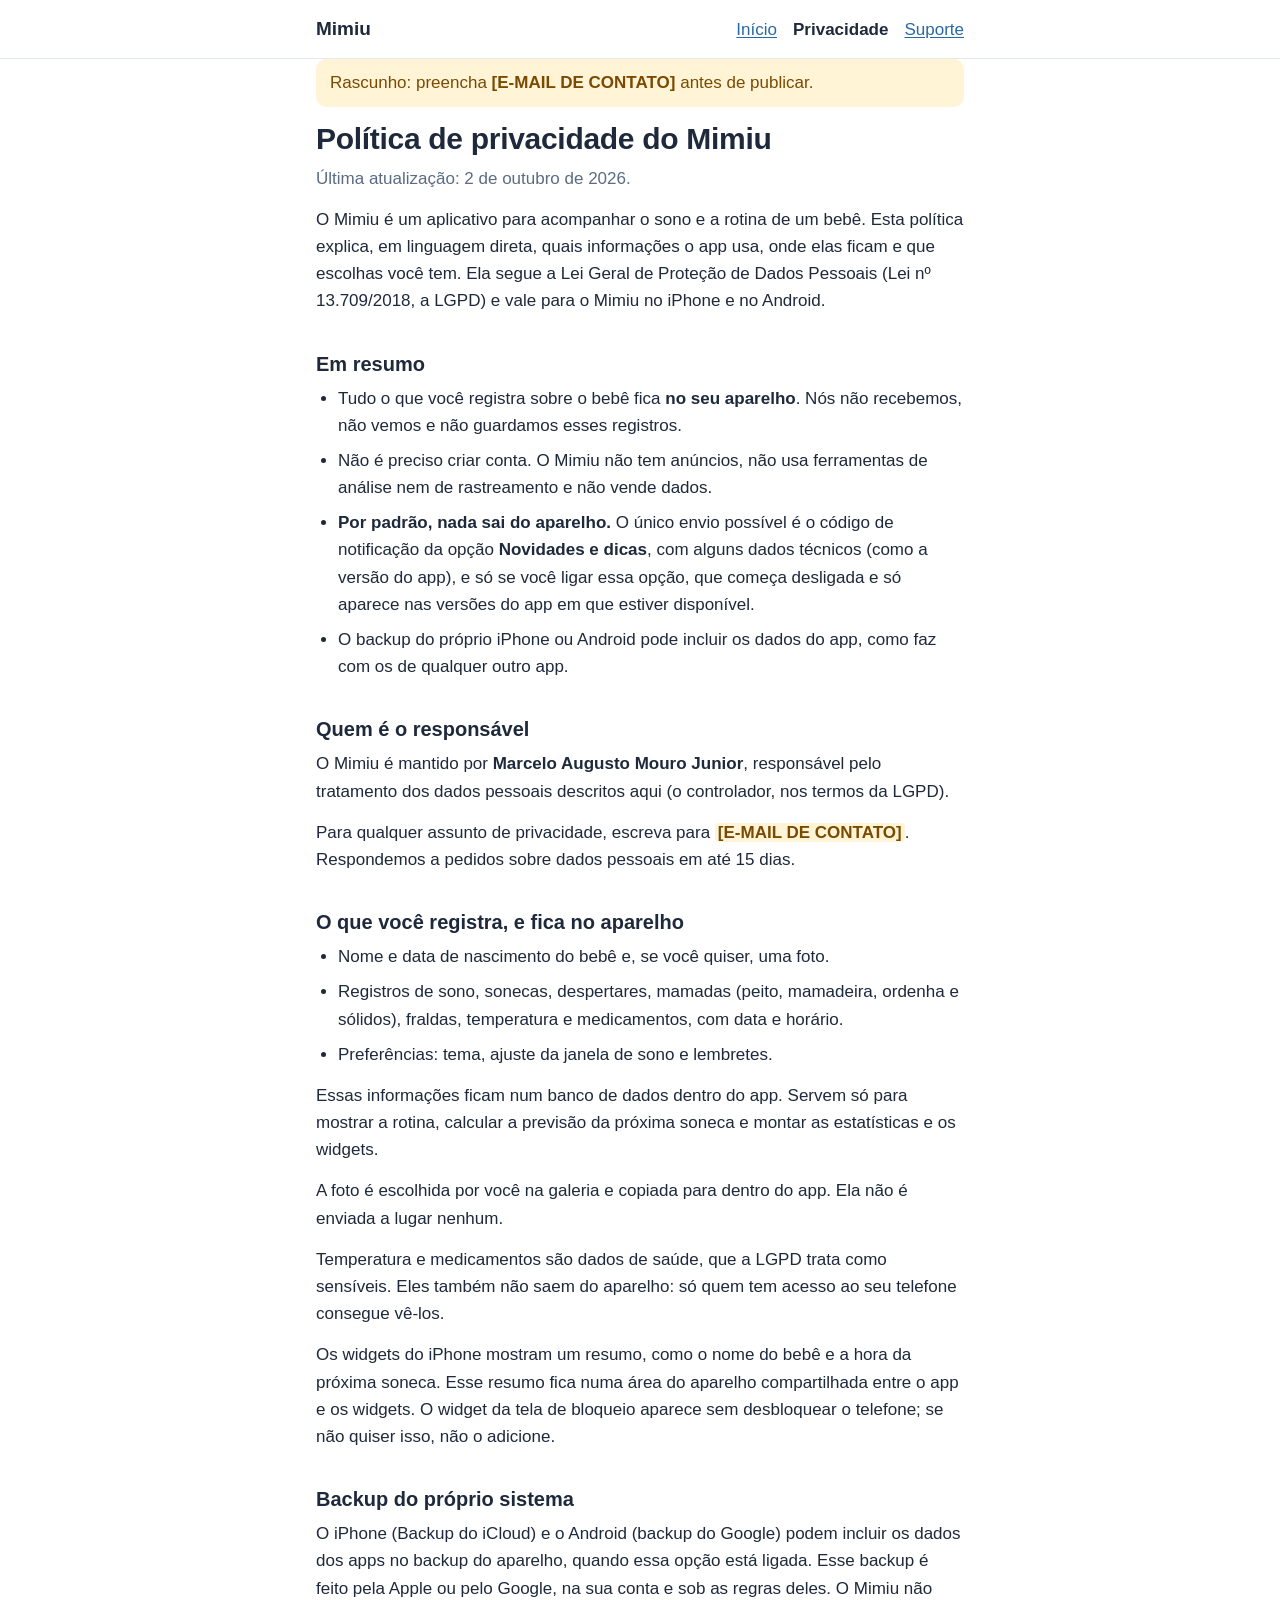
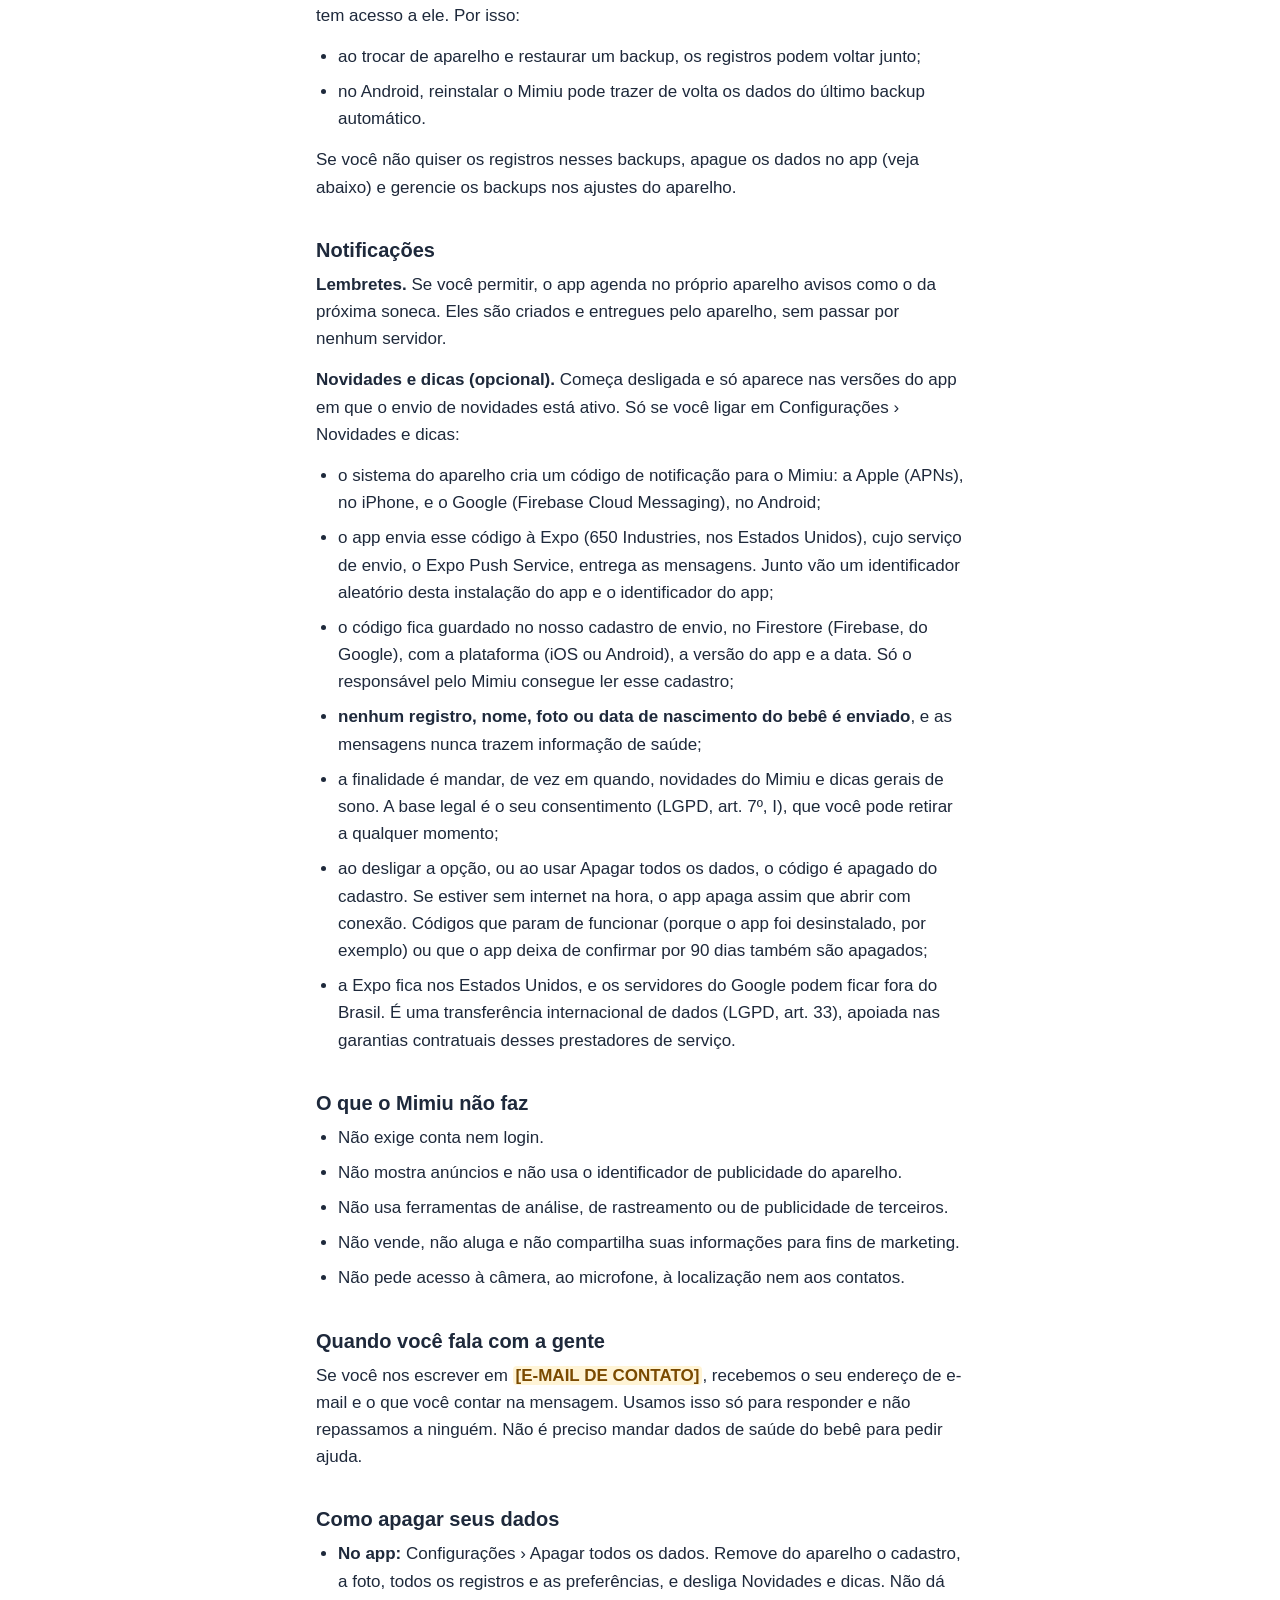
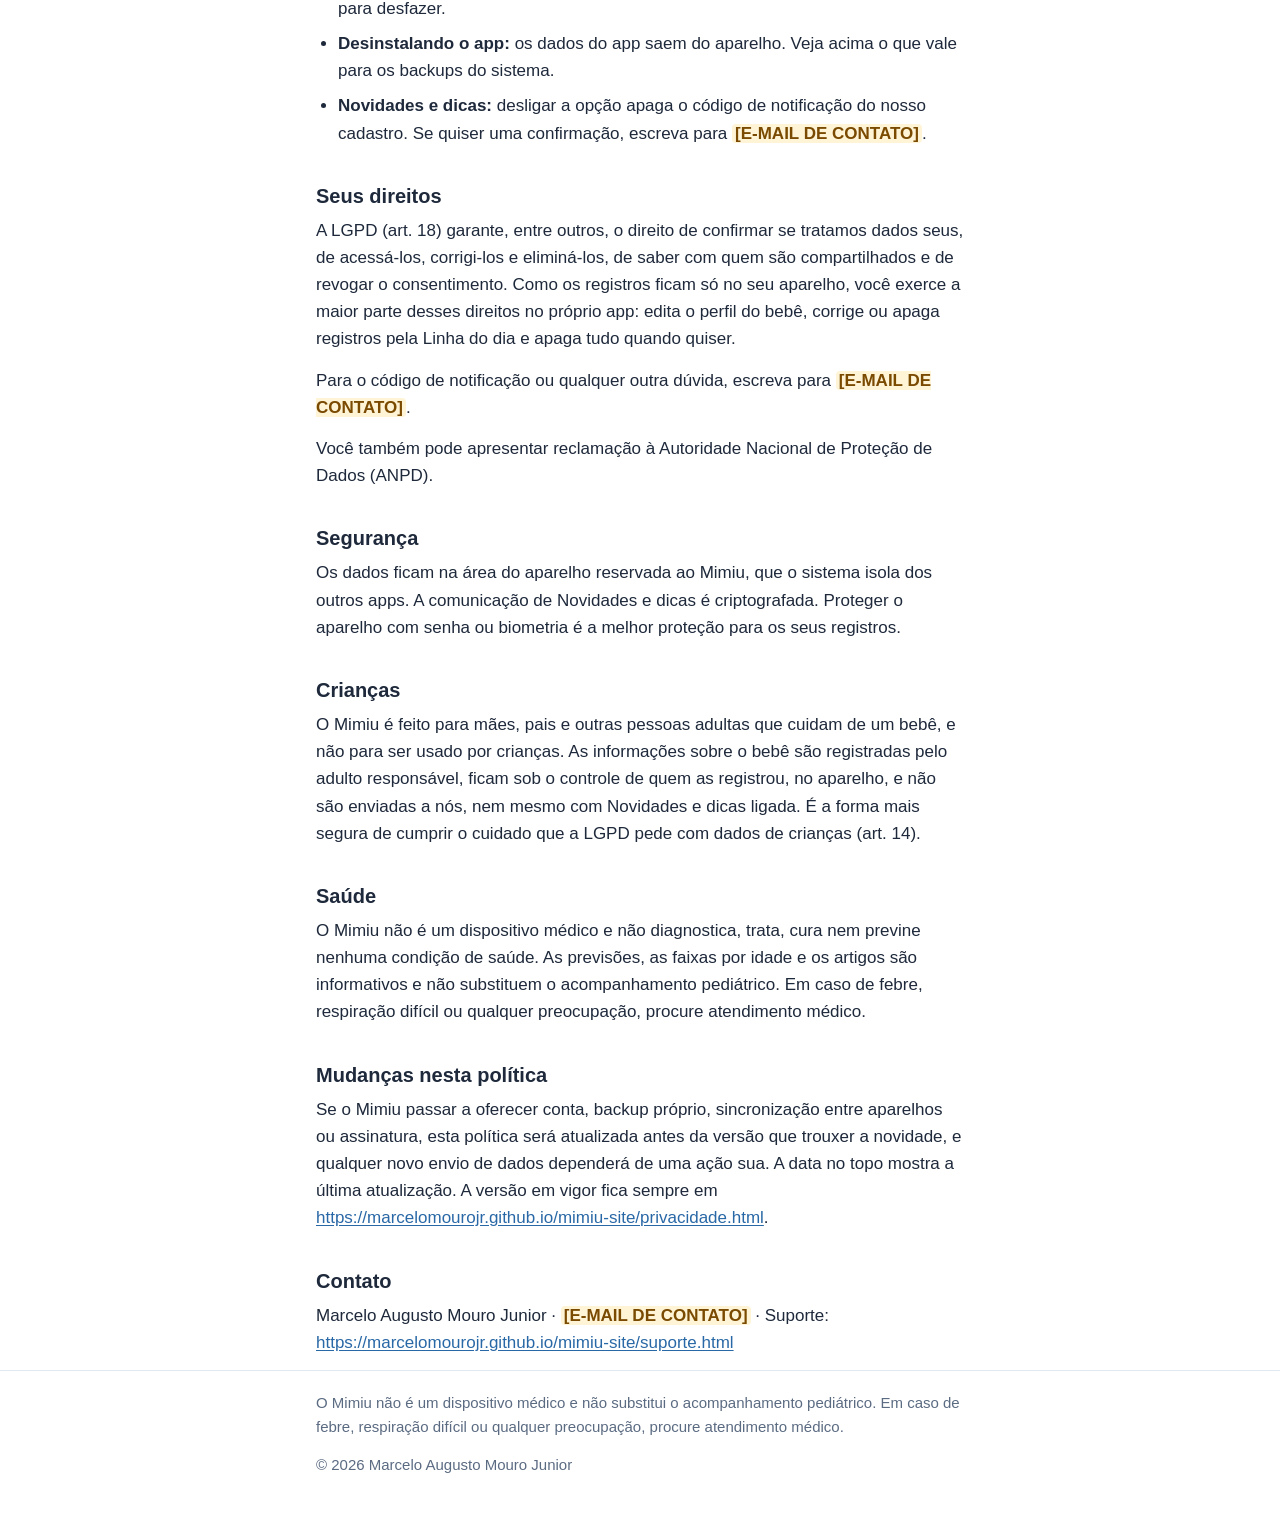
==== privacidade.html @ 73e41c6d "Site do Mimiu: política de privacidade e suporte (e-mail de contato pendente)" ====
<!doctype html>
<!-- Gerado por scripts/politica.mjs. Não edite à mão: mude src/lib/privacy-policy.ts ou src/lib/links.ts e rode o script. -->
<html lang="pt-BR">
<head>
  <meta charset="utf-8">
  <meta name="viewport" content="width=device-width, initial-scale=1">
  <meta name="color-scheme" content="light dark">
  <meta name="description" content="O que o Mimiu faz com as suas informações: tudo fica no aparelho, sem conta, sem anúncios e sem rastreamento.">
  <title>Política de privacidade · Mimiu</title>
  <link rel="stylesheet" href="estilo.css">
</head>
<body>
  <header class="site">
    <div class="wrap">
      <a class="brand" href="index.html">Mimiu</a>
      <nav aria-label="Páginas">
        <a href="index.html">Início</a>
        <a href="privacidade.html" aria-current="page">Privacidade</a>
        <a href="suporte.html">Suporte</a>
      </nav>
    </div>
  </header>
  <main class="wrap">
    <p class="draft" role="note">Rascunho: preencha <mark>[E-MAIL DE CONTATO]</mark> antes de publicar.</p>
<h1>Política de privacidade do Mimiu</h1>
<p class="muted">Última atualização: 2 de outubro de 2026.</p>
<p>O Mimiu é um aplicativo para acompanhar o sono e a rotina de um bebê. Esta política explica, em linguagem direta, quais informações o app usa, onde elas ficam e que escolhas você tem. Ela segue a Lei Geral de Proteção de Dados Pessoais (Lei nº 13.709/2018, a LGPD) e vale para o Mimiu no iPhone e no Android.</p>
<h2>Em resumo</h2>
<ul>
  <li>Tudo o que você registra sobre o bebê fica <strong>no seu aparelho</strong>. Nós não recebemos, não vemos e não guardamos esses registros.</li>
  <li>Não é preciso criar conta. O Mimiu não tem anúncios, não usa ferramentas de análise nem de rastreamento e não vende dados.</li>
  <li><strong>Por padrão, nada sai do aparelho.</strong> O único envio possível é o código de notificação da opção <strong>Novidades e dicas</strong>, com alguns dados técnicos (como a versão do app), e só se você ligar essa opção, que começa desligada e só aparece nas versões do app em que estiver disponível.</li>
  <li>O backup do próprio iPhone ou Android pode incluir os dados do app, como faz com os de qualquer outro app.</li>
</ul>
<h2>Quem é o responsável</h2>
<p>O Mimiu é mantido por <strong>Marcelo Augusto Mouro Junior</strong>, responsável pelo tratamento dos dados pessoais descritos aqui (o controlador, nos termos da LGPD).</p>
<p>Para qualquer assunto de privacidade, escreva para <strong><mark>[E-MAIL DE CONTATO]</mark></strong>. Respondemos a pedidos sobre dados pessoais em até 15 dias.</p>
<h2>O que você registra, e fica no aparelho</h2>
<ul>
  <li>Nome e data de nascimento do bebê e, se você quiser, uma foto.</li>
  <li>Registros de sono, sonecas, despertares, mamadas (peito, mamadeira, ordenha e sólidos), fraldas, temperatura e medicamentos, com data e horário.</li>
  <li>Preferências: tema, ajuste da janela de sono e lembretes.</li>
</ul>
<p>Essas informações ficam num banco de dados dentro do app. Servem só para mostrar a rotina, calcular a previsão da próxima soneca e montar as estatísticas e os widgets.</p>
<p>A foto é escolhida por você na galeria e copiada para dentro do app. Ela não é enviada a lugar nenhum.</p>
<p>Temperatura e medicamentos são dados de saúde, que a LGPD trata como sensíveis. Eles também não saem do aparelho: só quem tem acesso ao seu telefone consegue vê-los.</p>
<p>Os widgets do iPhone mostram um resumo, como o nome do bebê e a hora da próxima soneca. Esse resumo fica numa área do aparelho compartilhada entre o app e os widgets. O widget da tela de bloqueio aparece sem desbloquear o telefone; se não quiser isso, não o adicione.</p>
<h2>Backup do próprio sistema</h2>
<p>O iPhone (Backup do iCloud) e o Android (backup do Google) podem incluir os dados dos apps no backup do aparelho, quando essa opção está ligada. Esse backup é feito pela Apple ou pelo Google, na sua conta e sob as regras deles. O Mimiu não tem acesso a ele. Por isso:</p>
<ul>
  <li>ao trocar de aparelho e restaurar um backup, os registros podem voltar junto;</li>
  <li>no Android, reinstalar o Mimiu pode trazer de volta os dados do último backup automático.</li>
</ul>
<p>Se você não quiser os registros nesses backups, apague os dados no app (veja abaixo) e gerencie os backups nos ajustes do aparelho.</p>
<h2>Notificações</h2>
<p><strong>Lembretes.</strong> Se você permitir, o app agenda no próprio aparelho avisos como o da próxima soneca. Eles são criados e entregues pelo aparelho, sem passar por nenhum servidor.</p>
<p><strong>Novidades e dicas (opcional).</strong> Começa desligada e só aparece nas versões do app em que o envio de novidades está ativo. Só se você ligar em Configurações › Novidades e dicas:</p>
<ul>
  <li>o sistema do aparelho cria um código de notificação para o Mimiu: a Apple (APNs), no iPhone, e o Google (Firebase Cloud Messaging), no Android;</li>
  <li>o app envia esse código à Expo (650 Industries, nos Estados Unidos), cujo serviço de envio, o Expo Push Service, entrega as mensagens. Junto vão um identificador aleatório desta instalação do app e o identificador do app;</li>
  <li>o código fica guardado no nosso cadastro de envio, no Firestore (Firebase, do Google), com a plataforma (iOS ou Android), a versão do app e a data. Só o responsável pelo Mimiu consegue ler esse cadastro;</li>
  <li><strong>nenhum registro, nome, foto ou data de nascimento do bebê é enviado</strong>, e as mensagens nunca trazem informação de saúde;</li>
  <li>a finalidade é mandar, de vez em quando, novidades do Mimiu e dicas gerais de sono. A base legal é o seu consentimento (LGPD, art. 7º, I), que você pode retirar a qualquer momento;</li>
  <li>ao desligar a opção, ou ao usar Apagar todos os dados, o código é apagado do cadastro. Se estiver sem internet na hora, o app apaga assim que abrir com conexão. Códigos que param de funcionar (porque o app foi desinstalado, por exemplo) ou que o app deixa de confirmar por 90 dias também são apagados;</li>
  <li>a Expo fica nos Estados Unidos, e os servidores do Google podem ficar fora do Brasil. É uma transferência internacional de dados (LGPD, art. 33), apoiada nas garantias contratuais desses prestadores de serviço.</li>
</ul>
<h2>O que o Mimiu não faz</h2>
<ul>
  <li>Não exige conta nem login.</li>
  <li>Não mostra anúncios e não usa o identificador de publicidade do aparelho.</li>
  <li>Não usa ferramentas de análise, de rastreamento ou de publicidade de terceiros.</li>
  <li>Não vende, não aluga e não compartilha suas informações para fins de marketing.</li>
  <li>Não pede acesso à câmera, ao microfone, à localização nem aos contatos.</li>
</ul>
<h2>Quando você fala com a gente</h2>
<p>Se você nos escrever em <strong><mark>[E-MAIL DE CONTATO]</mark></strong>, recebemos o seu endereço de e-mail e o que você contar na mensagem. Usamos isso só para responder e não repassamos a ninguém. Não é preciso mandar dados de saúde do bebê para pedir ajuda.</p>
<h2>Como apagar seus dados</h2>
<ul>
  <li><strong>No app:</strong> Configurações › Apagar todos os dados. Remove do aparelho o cadastro, a foto, todos os registros e as preferências, e desliga Novidades e dicas. Não dá para desfazer.</li>
  <li><strong>Desinstalando o app:</strong> os dados do app saem do aparelho. Veja acima o que vale para os backups do sistema.</li>
  <li><strong>Novidades e dicas:</strong> desligar a opção apaga o código de notificação do nosso cadastro. Se quiser uma confirmação, escreva para <mark>[E-MAIL DE CONTATO]</mark>.</li>
</ul>
<h2>Seus direitos</h2>
<p>A LGPD (art. 18) garante, entre outros, o direito de confirmar se tratamos dados seus, de acessá-los, corrigi-los e eliminá-los, de saber com quem são compartilhados e de revogar o consentimento. Como os registros ficam só no seu aparelho, você exerce a maior parte desses direitos no próprio app: edita o perfil do bebê, corrige ou apaga registros pela Linha do dia e apaga tudo quando quiser.</p>
<p>Para o código de notificação ou qualquer outra dúvida, escreva para <strong><mark>[E-MAIL DE CONTATO]</mark></strong>.</p>
<p>Você também pode apresentar reclamação à Autoridade Nacional de Proteção de Dados (ANPD).</p>
<h2>Segurança</h2>
<p>Os dados ficam na área do aparelho reservada ao Mimiu, que o sistema isola dos outros apps. A comunicação de Novidades e dicas é criptografada. Proteger o aparelho com senha ou biometria é a melhor proteção para os seus registros.</p>
<h2>Crianças</h2>
<p>O Mimiu é feito para mães, pais e outras pessoas adultas que cuidam de um bebê, e não para ser usado por crianças. As informações sobre o bebê são registradas pelo adulto responsável, ficam sob o controle de quem as registrou, no aparelho, e não são enviadas a nós, nem mesmo com Novidades e dicas ligada. É a forma mais segura de cumprir o cuidado que a LGPD pede com dados de crianças (art. 14).</p>
<h2>Saúde</h2>
<p>O Mimiu não é um dispositivo médico e não diagnostica, trata, cura nem previne nenhuma condição de saúde. As previsões, as faixas por idade e os artigos são informativos e não substituem o acompanhamento pediátrico. Em caso de febre, respiração difícil ou qualquer preocupação, procure atendimento médico.</p>
<h2>Mudanças nesta política</h2>
<p>Se o Mimiu passar a oferecer conta, backup próprio, sincronização entre aparelhos ou assinatura, esta política será atualizada antes da versão que trouxer a novidade, e qualquer novo envio de dados dependerá de uma ação sua. A data no topo mostra a última atualização. A versão em vigor fica sempre em <a href="https://marcelomourojr.github.io/mimiu-site/privacidade.html">https://marcelomourojr.github.io/mimiu-site/privacidade.html</a>.</p>
<h2>Contato</h2>
<p>Marcelo Augusto Mouro Junior · <mark>[E-MAIL DE CONTATO]</mark> · Suporte: <a href="https://marcelomourojr.github.io/mimiu-site/suporte.html">https://marcelomourojr.github.io/mimiu-site/suporte.html</a></p>
  </main>
  <footer class="site">
    <div class="wrap">
      <p>O Mimiu não é um dispositivo médico e não substitui o acompanhamento pediátrico. Em caso de febre, respiração difícil ou qualquer preocupação, procure atendimento médico.</p>
      <p>© 2026 Marcelo Augusto Mouro Junior</p>
    </div>
  </footer>
</body>
</html>
---- estilo.css ----
/*
 * Site público do Mimiu: política, suporte e página inicial.
 * Sem fonte externa, sem script, sem rastreador — a página da política não
 * pode contradizer a política. As cores são as do app, com o contraste
 * medido (WCAG AA) nos dois temas.
 */
:root {
  color-scheme: light dark;
  --bg: #ffffff;
  --text: #1e293b;
  --muted: #5b6b82;
  --link: #2968a6;
  --border: #e2e8f0;
  --callout: #eef5fd;
  --mark-fg: #7a4a00;
  --mark-bg: #fff4d6;
}

@media (prefers-color-scheme: dark) {
  :root {
    --bg: #0b1424;
    --text: #e8eef7;
    --muted: #94a6c0;
    --link: #7db6ee;
    --border: #1e2c46;
    --callout: #16284a;
    --mark-fg: #ffd98a;
    --mark-bg: #3a2a05;
  }
}

* {
  box-sizing: border-box;
}

html {
  -webkit-text-size-adjust: 100%;
  text-size-adjust: 100%;
}

body {
  margin: 0;
  background: var(--bg);
  color: var(--text);
  font: 17px/1.6 -apple-system, BlinkMacSystemFont, 'Segoe UI', Roboto, 'Helvetica Neue', Arial,
    sans-serif;
  /* E-mail e URL compridos quebram em vez de empurrar a página para o lado. */
  overflow-wrap: anywhere;
}

.wrap {
  max-width: 680px;
  margin: 0 auto;
  padding: 0 16px;
}

header.site {
  border-bottom: 1px solid var(--border);
}

header.site .wrap {
  display: flex;
  flex-wrap: wrap;
  align-items: center;
  justify-content: space-between;
  gap: 8px 16px;
  padding-top: 14px;
  padding-bottom: 14px;
}

.brand {
  color: var(--text);
  font-size: 19px;
  font-weight: 600;
  text-decoration: none;
}

nav {
  display: flex;
  flex-wrap: wrap;
  gap: 16px;
}

nav a[aria-current='page'] {
  color: var(--text);
  font-weight: 600;
  text-decoration: none;
}

main {
  padding-top: 32px;
  padding-bottom: 48px;
}

h1 {
  margin: 0 0 8px;
  font-size: 30px;
  line-height: 1.2;
  letter-spacing: -0.01em;
}

h2 {
  margin: 36px 0 8px;
  font-size: 20px;
  line-height: 1.3;
}

p,
ul {
  margin: 0 0 14px;
}

ul {
  padding-left: 22px;
}

li {
  margin-bottom: 8px;
}

a {
  color: var(--link);
  text-underline-offset: 2px;
}

a:focus-visible {
  outline: 2px solid var(--link);
  outline-offset: 2px;
  border-radius: 2px;
}

.lead {
  font-size: 19px;
}

.muted {
  color: var(--muted);
}

.callout {
  margin: 24px 0;
  padding: 14px 16px 2px;
  border-radius: 14px;
  background: var(--callout);
}

mark {
  padding: 0 3px;
  border-radius: 4px;
  background: var(--mark-bg);
  color: var(--mark-fg);
  font-weight: 600;
}

.draft {
  padding: 10px 14px;
  border-radius: 10px;
  background: var(--mark-bg);
  color: var(--mark-fg);
}

.draft mark {
  padding: 0;
}

footer.site {
  border-top: 1px solid var(--border);
  padding: 20px 0 32px;
  color: var(--muted);
  font-size: 15px;
}
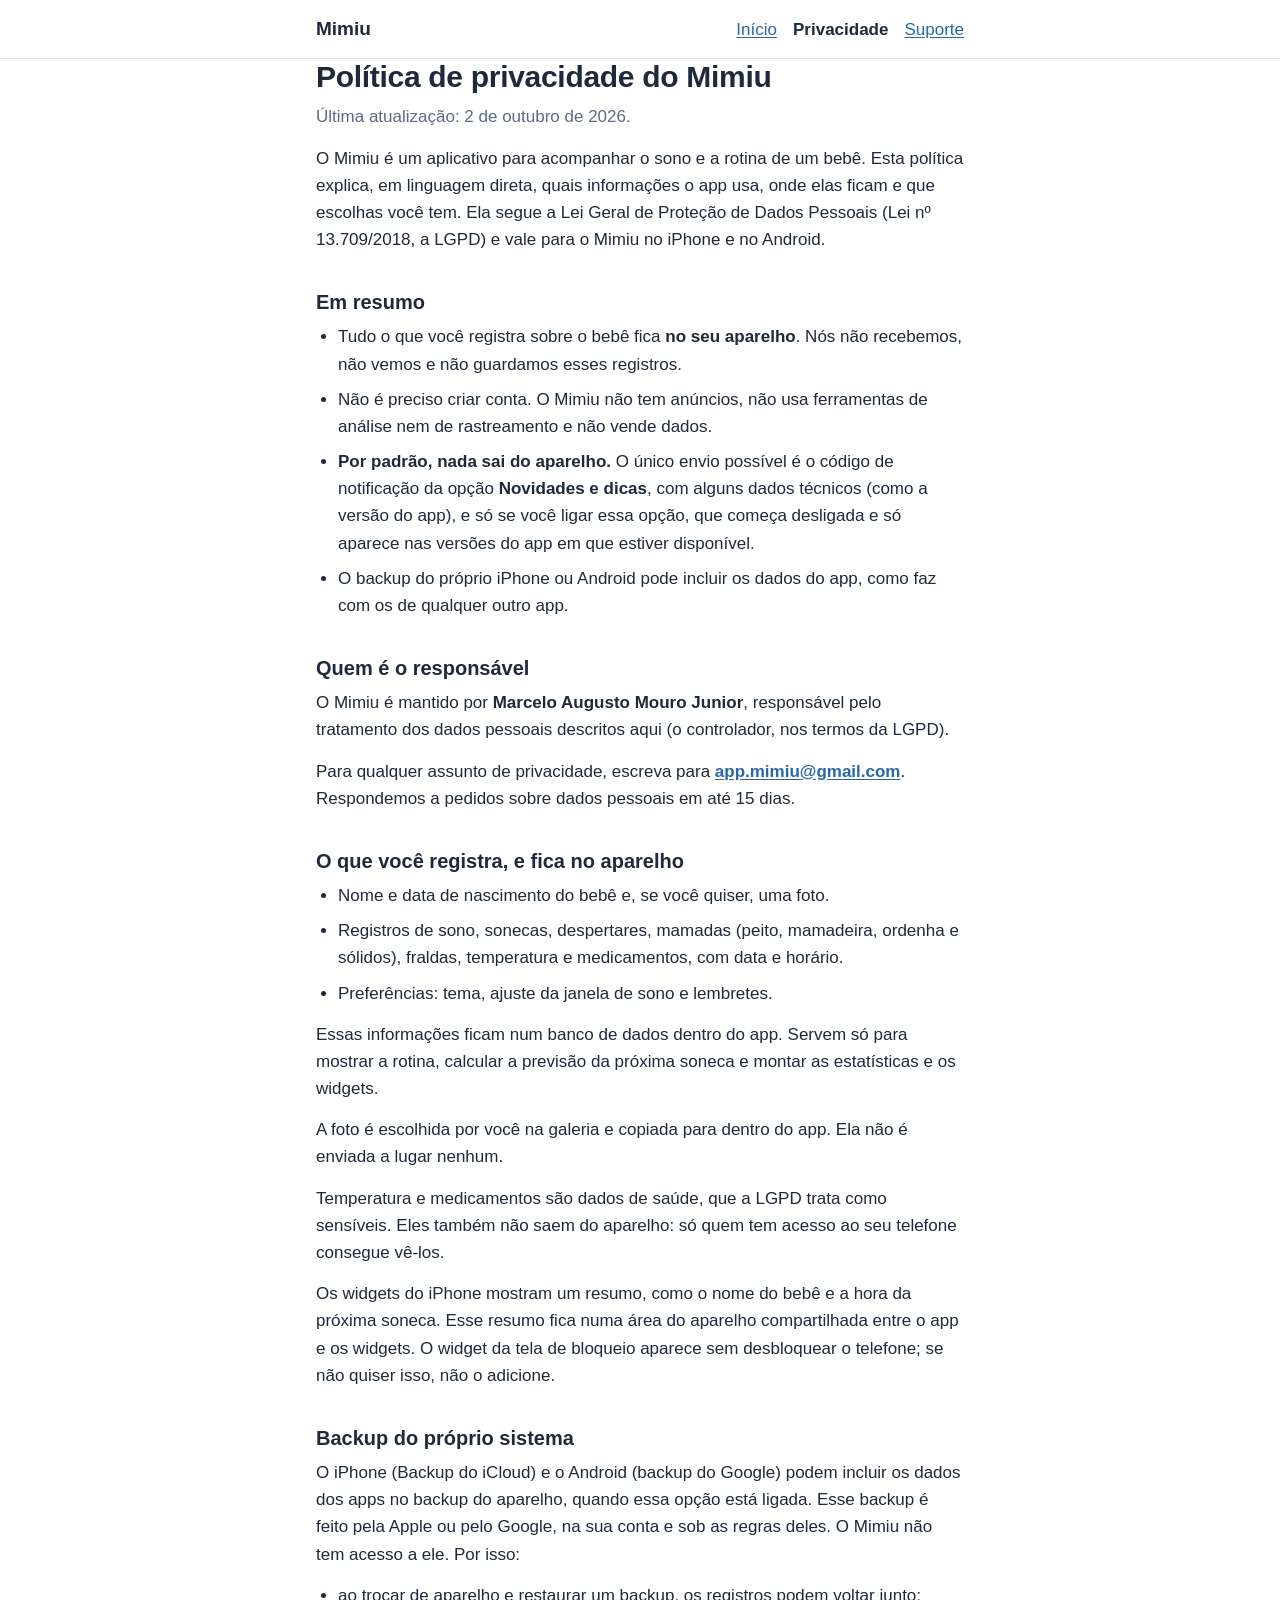
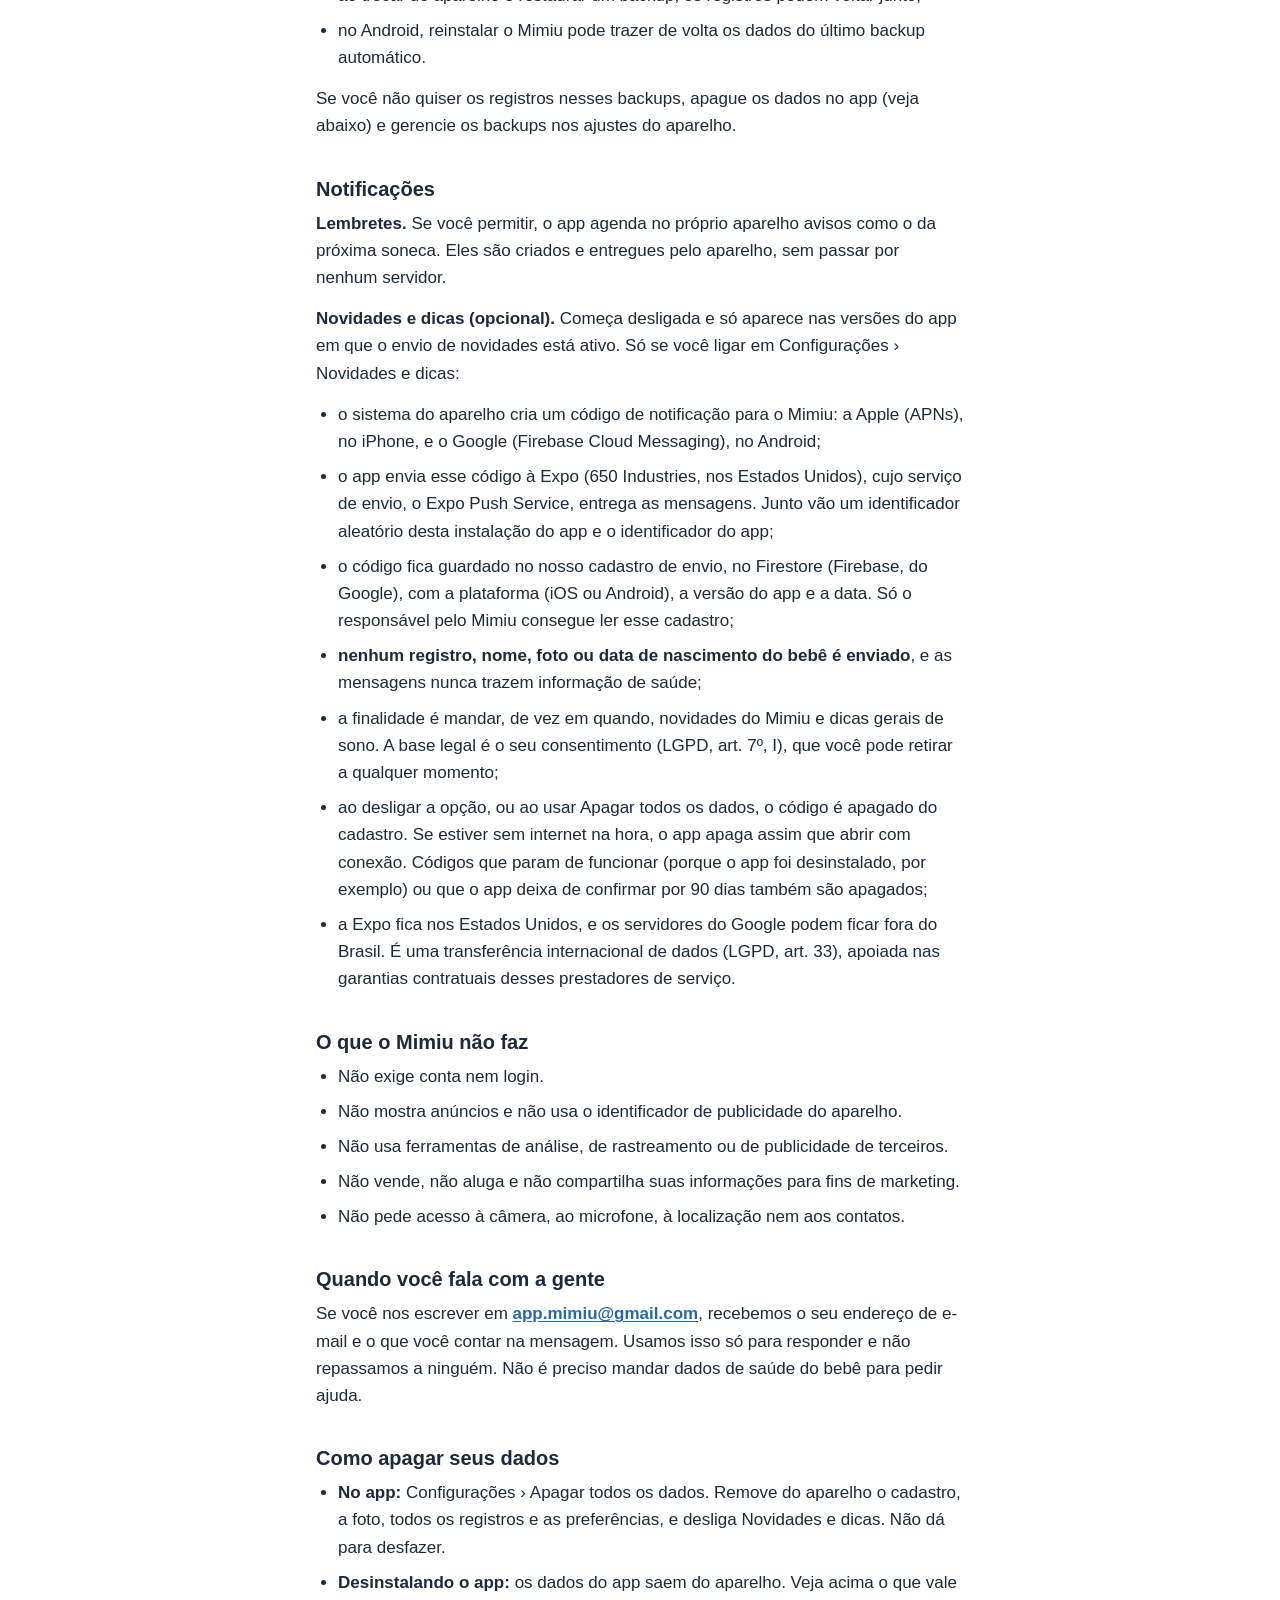
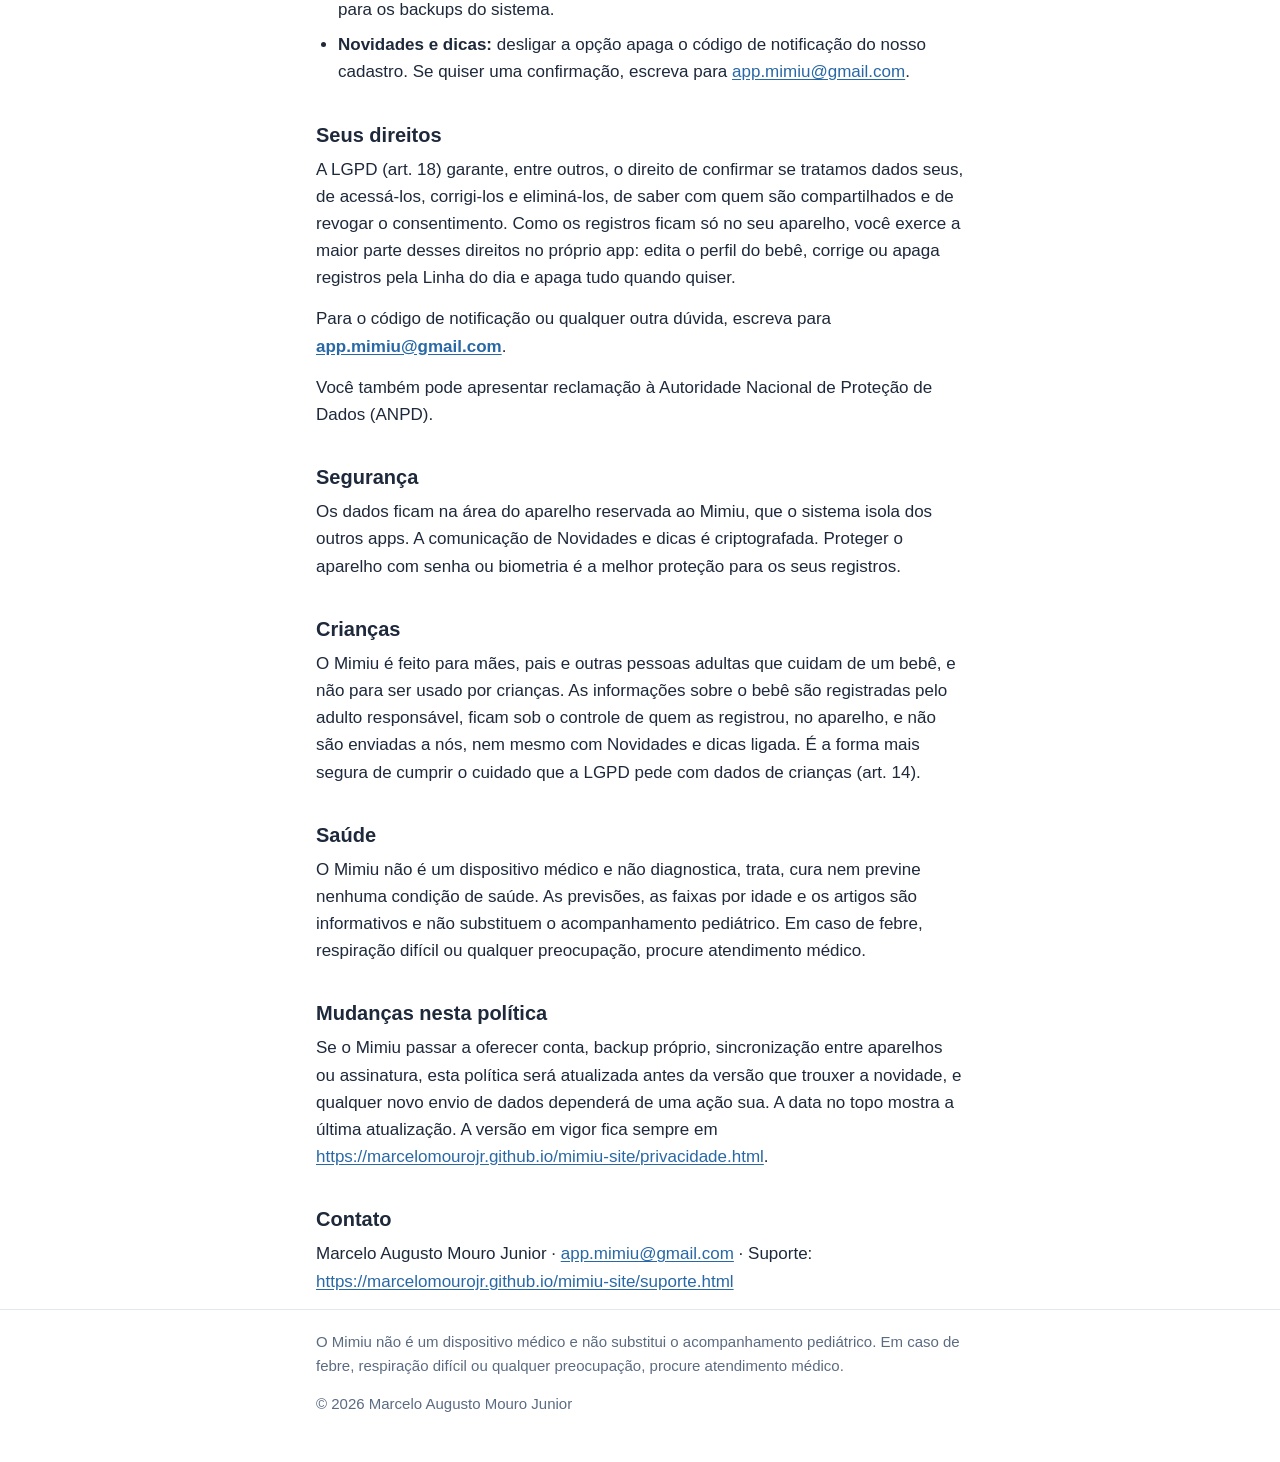
==== commit de83d1f6: "Site do Mimiu: política e suporte" ====
--- a/privacidade.html
+++ b/privacidade.html
@@ -21,7 +21,6 @@
     </div>
   </header>
   <main class="wrap">
-    <p class="draft" role="note">Rascunho: preencha <mark>[E-MAIL DE CONTATO]</mark> antes de publicar.</p>
 <h1>Política de privacidade do Mimiu</h1>
 <p class="muted">Última atualização: 2 de outubro de 2026.</p>
 <p>O Mimiu é um aplicativo para acompanhar o sono e a rotina de um bebê. Esta política explica, em linguagem direta, quais informações o app usa, onde elas ficam e que escolhas você tem. Ela segue a Lei Geral de Proteção de Dados Pessoais (Lei nº 13.709/2018, a LGPD) e vale para o Mimiu no iPhone e no Android.</p>
@@ -34,7 +33,7 @@
 </ul>
 <h2>Quem é o responsável</h2>
 <p>O Mimiu é mantido por <strong>Marcelo Augusto Mouro Junior</strong>, responsável pelo tratamento dos dados pessoais descritos aqui (o controlador, nos termos da LGPD).</p>
-<p>Para qualquer assunto de privacidade, escreva para <strong><mark>[E-MAIL DE CONTATO]</mark></strong>. Respondemos a pedidos sobre dados pessoais em até 15 dias.</p>
+<p>Para qualquer assunto de privacidade, escreva para <strong><a href="mailto:app.mimiu@gmail.com">app.mimiu@gmail.com</a></strong>. Respondemos a pedidos sobre dados pessoais em até 15 dias.</p>
 <h2>O que você registra, e fica no aparelho</h2>
 <ul>
   <li>Nome e data de nascimento do bebê e, se você quiser, uma foto.</li>
@@ -73,16 +72,16 @@
   <li>Não pede acesso à câmera, ao microfone, à localização nem aos contatos.</li>
 </ul>
 <h2>Quando você fala com a gente</h2>
-<p>Se você nos escrever em <strong><mark>[E-MAIL DE CONTATO]</mark></strong>, recebemos o seu endereço de e-mail e o que você contar na mensagem. Usamos isso só para responder e não repassamos a ninguém. Não é preciso mandar dados de saúde do bebê para pedir ajuda.</p>
+<p>Se você nos escrever em <strong><a href="mailto:app.mimiu@gmail.com">app.mimiu@gmail.com</a></strong>, recebemos o seu endereço de e-mail e o que você contar na mensagem. Usamos isso só para responder e não repassamos a ninguém. Não é preciso mandar dados de saúde do bebê para pedir ajuda.</p>
 <h2>Como apagar seus dados</h2>
 <ul>
   <li><strong>No app:</strong> Configurações › Apagar todos os dados. Remove do aparelho o cadastro, a foto, todos os registros e as preferências, e desliga Novidades e dicas. Não dá para desfazer.</li>
   <li><strong>Desinstalando o app:</strong> os dados do app saem do aparelho. Veja acima o que vale para os backups do sistema.</li>
-  <li><strong>Novidades e dicas:</strong> desligar a opção apaga o código de notificação do nosso cadastro. Se quiser uma confirmação, escreva para <mark>[E-MAIL DE CONTATO]</mark>.</li>
+  <li><strong>Novidades e dicas:</strong> desligar a opção apaga o código de notificação do nosso cadastro. Se quiser uma confirmação, escreva para <a href="mailto:app.mimiu@gmail.com">app.mimiu@gmail.com</a>.</li>
 </ul>
 <h2>Seus direitos</h2>
 <p>A LGPD (art. 18) garante, entre outros, o direito de confirmar se tratamos dados seus, de acessá-los, corrigi-los e eliminá-los, de saber com quem são compartilhados e de revogar o consentimento. Como os registros ficam só no seu aparelho, você exerce a maior parte desses direitos no próprio app: edita o perfil do bebê, corrige ou apaga registros pela Linha do dia e apaga tudo quando quiser.</p>
-<p>Para o código de notificação ou qualquer outra dúvida, escreva para <strong><mark>[E-MAIL DE CONTATO]</mark></strong>.</p>
+<p>Para o código de notificação ou qualquer outra dúvida, escreva para <strong><a href="mailto:app.mimiu@gmail.com">app.mimiu@gmail.com</a></strong>.</p>
 <p>Você também pode apresentar reclamação à Autoridade Nacional de Proteção de Dados (ANPD).</p>
 <h2>Segurança</h2>
 <p>Os dados ficam na área do aparelho reservada ao Mimiu, que o sistema isola dos outros apps. A comunicação de Novidades e dicas é criptografada. Proteger o aparelho com senha ou biometria é a melhor proteção para os seus registros.</p>
@@ -93,7 +92,7 @@
 <h2>Mudanças nesta política</h2>
 <p>Se o Mimiu passar a oferecer conta, backup próprio, sincronização entre aparelhos ou assinatura, esta política será atualizada antes da versão que trouxer a novidade, e qualquer novo envio de dados dependerá de uma ação sua. A data no topo mostra a última atualização. A versão em vigor fica sempre em <a href="https://marcelomourojr.github.io/mimiu-site/privacidade.html">https://marcelomourojr.github.io/mimiu-site/privacidade.html</a>.</p>
 <h2>Contato</h2>
-<p>Marcelo Augusto Mouro Junior · <mark>[E-MAIL DE CONTATO]</mark> · Suporte: <a href="https://marcelomourojr.github.io/mimiu-site/suporte.html">https://marcelomourojr.github.io/mimiu-site/suporte.html</a></p>
+<p>Marcelo Augusto Mouro Junior · <a href="mailto:app.mimiu@gmail.com">app.mimiu@gmail.com</a> · Suporte: <a href="https://marcelomourojr.github.io/mimiu-site/suporte.html">https://marcelomourojr.github.io/mimiu-site/suporte.html</a></p>
   </main>
   <footer class="site">
     <div class="wrap">
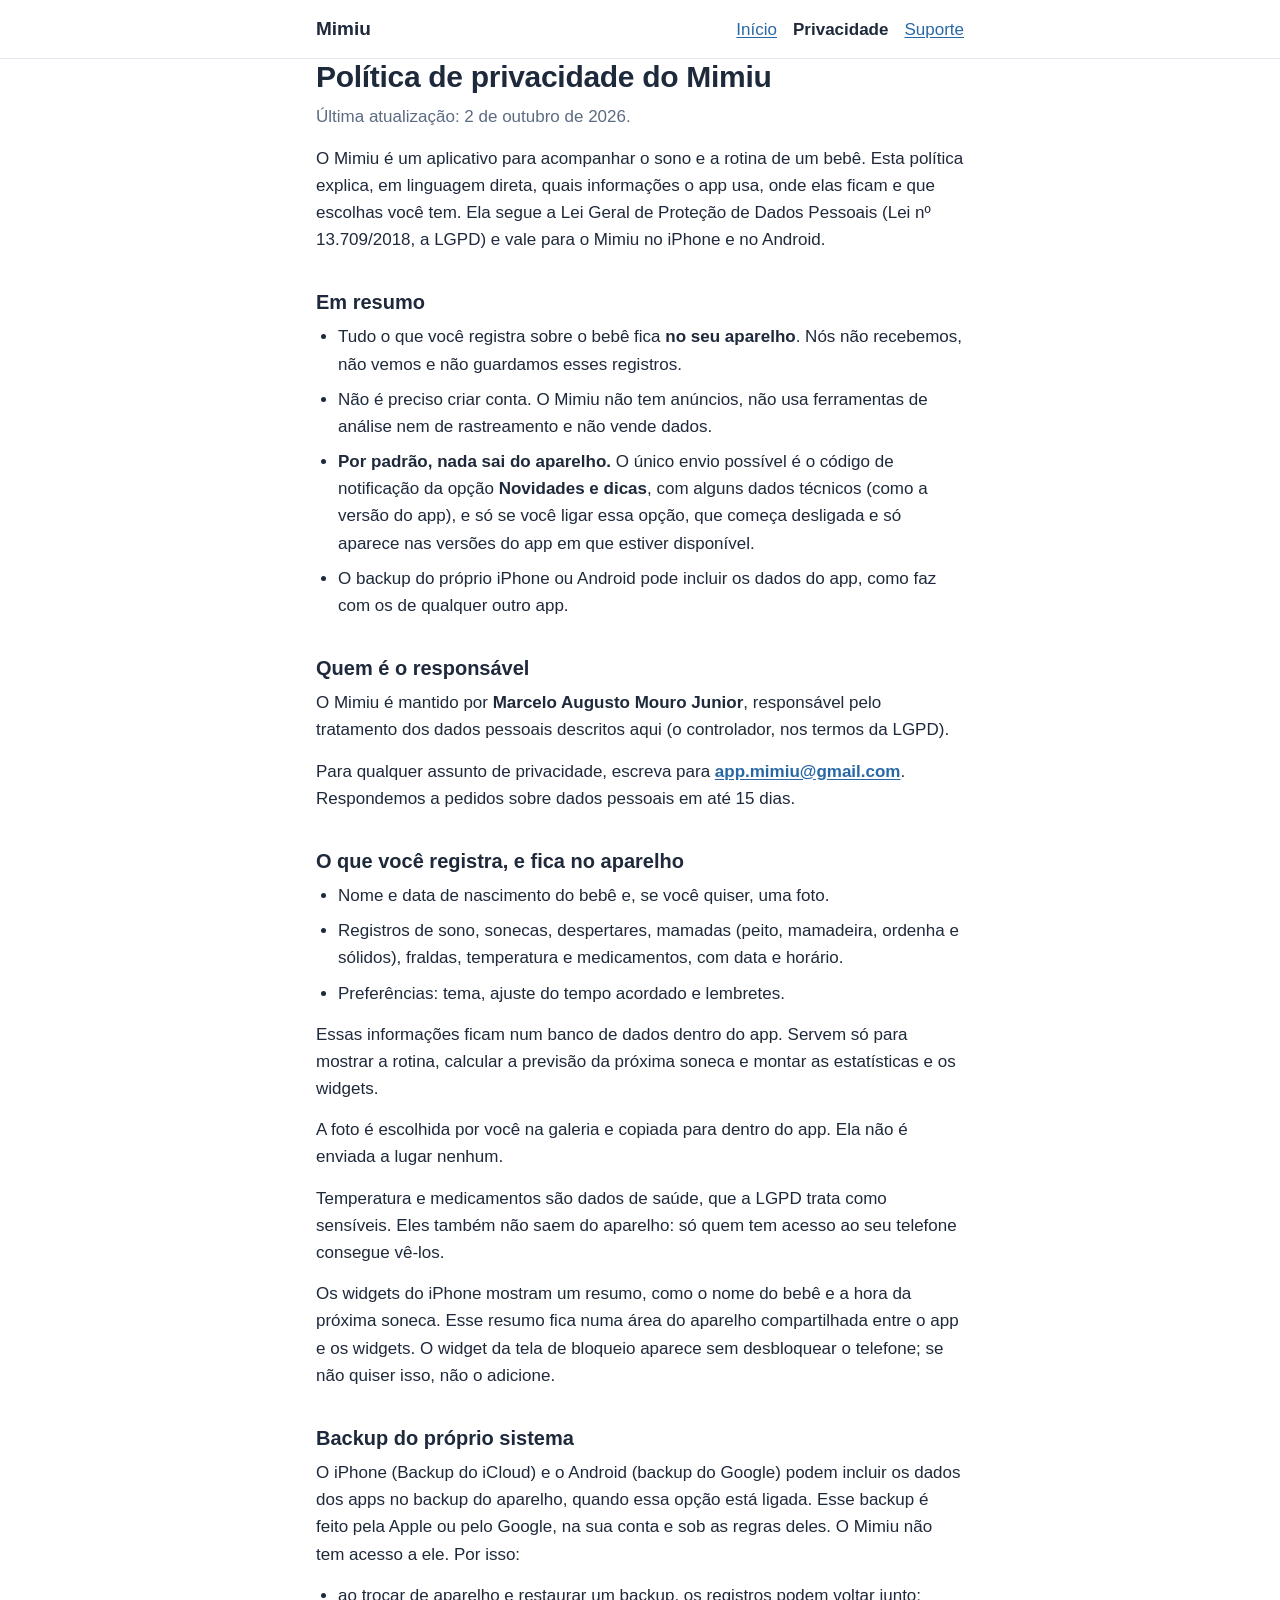
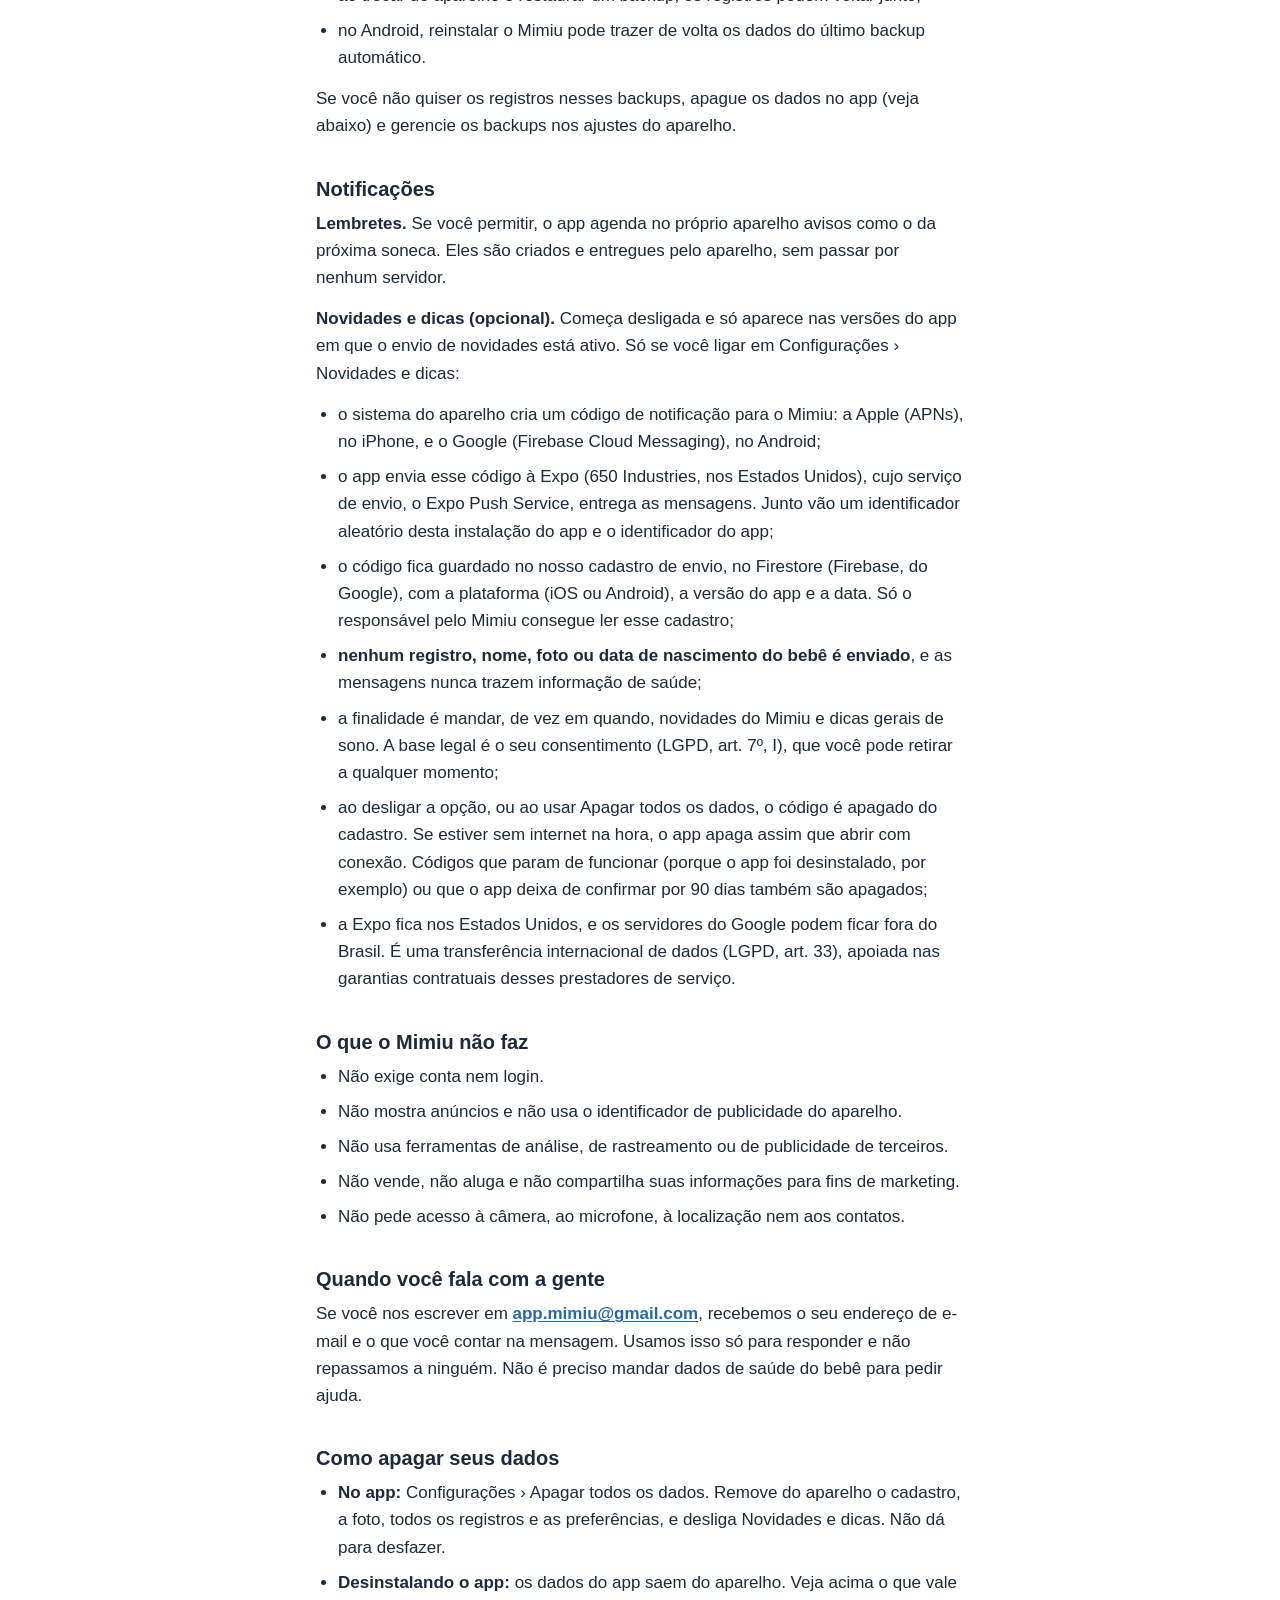
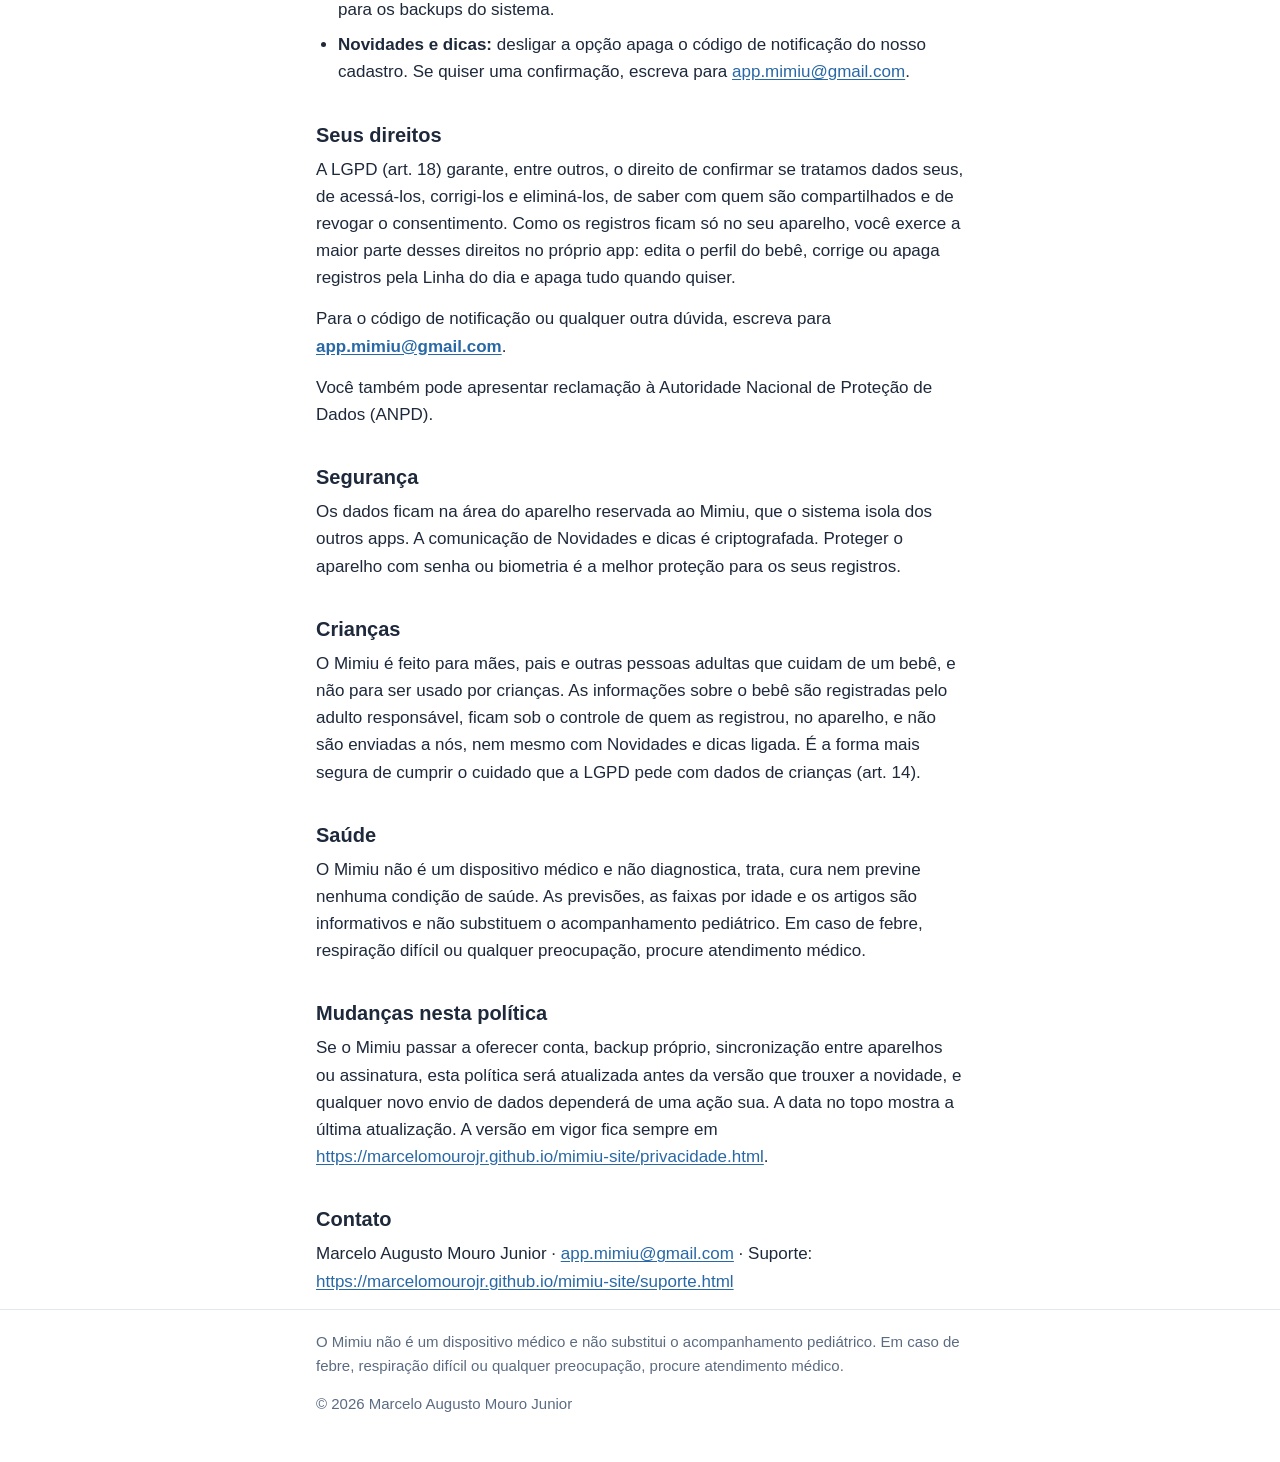
==== commit d52befa0: "Site do Mimiu: política e suporte" ====
--- a/privacidade.html
+++ b/privacidade.html
@@ -38,7 +38,7 @@
 <ul>
   <li>Nome e data de nascimento do bebê e, se você quiser, uma foto.</li>
   <li>Registros de sono, sonecas, despertares, mamadas (peito, mamadeira, ordenha e sólidos), fraldas, temperatura e medicamentos, com data e horário.</li>
-  <li>Preferências: tema, ajuste da janela de sono e lembretes.</li>
+  <li>Preferências: tema, ajuste do tempo acordado e lembretes.</li>
 </ul>
 <p>Essas informações ficam num banco de dados dentro do app. Servem só para mostrar a rotina, calcular a previsão da próxima soneca e montar as estatísticas e os widgets.</p>
 <p>A foto é escolhida por você na galeria e copiada para dentro do app. Ela não é enviada a lugar nenhum.</p>
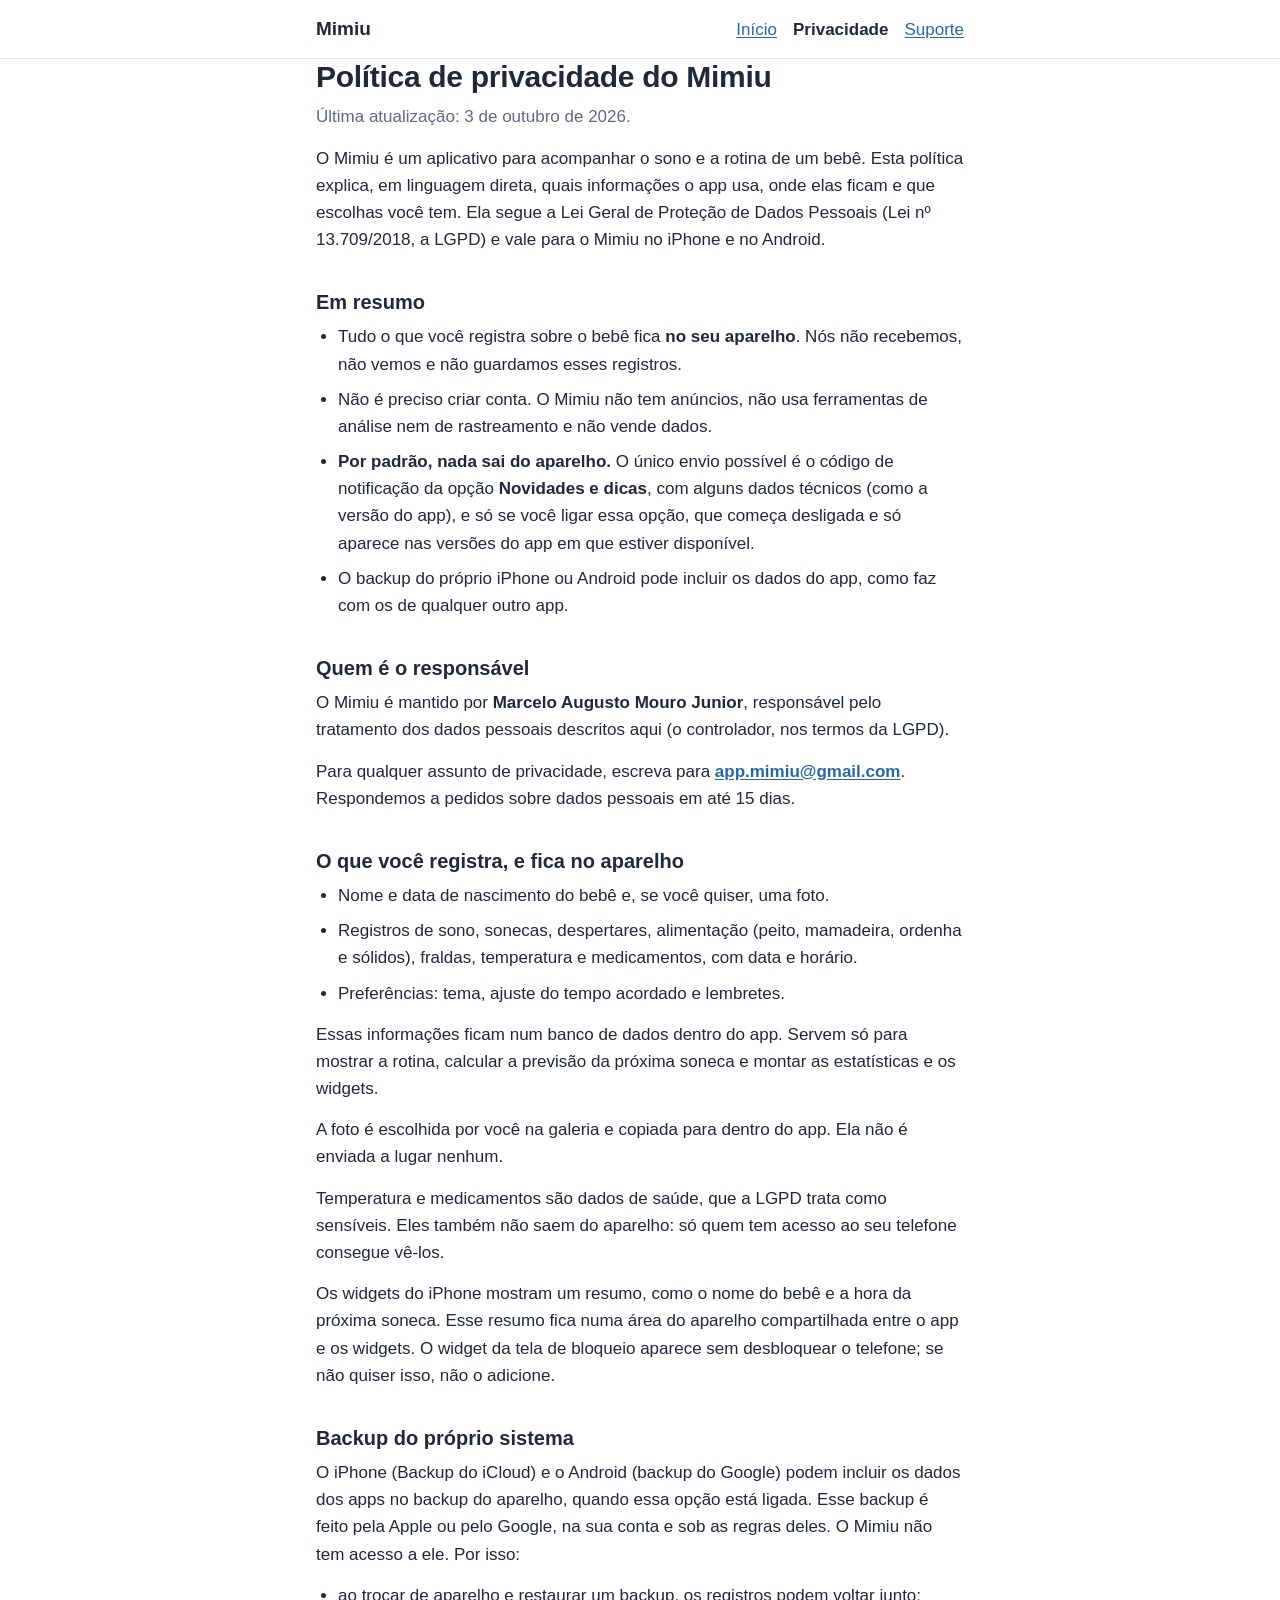
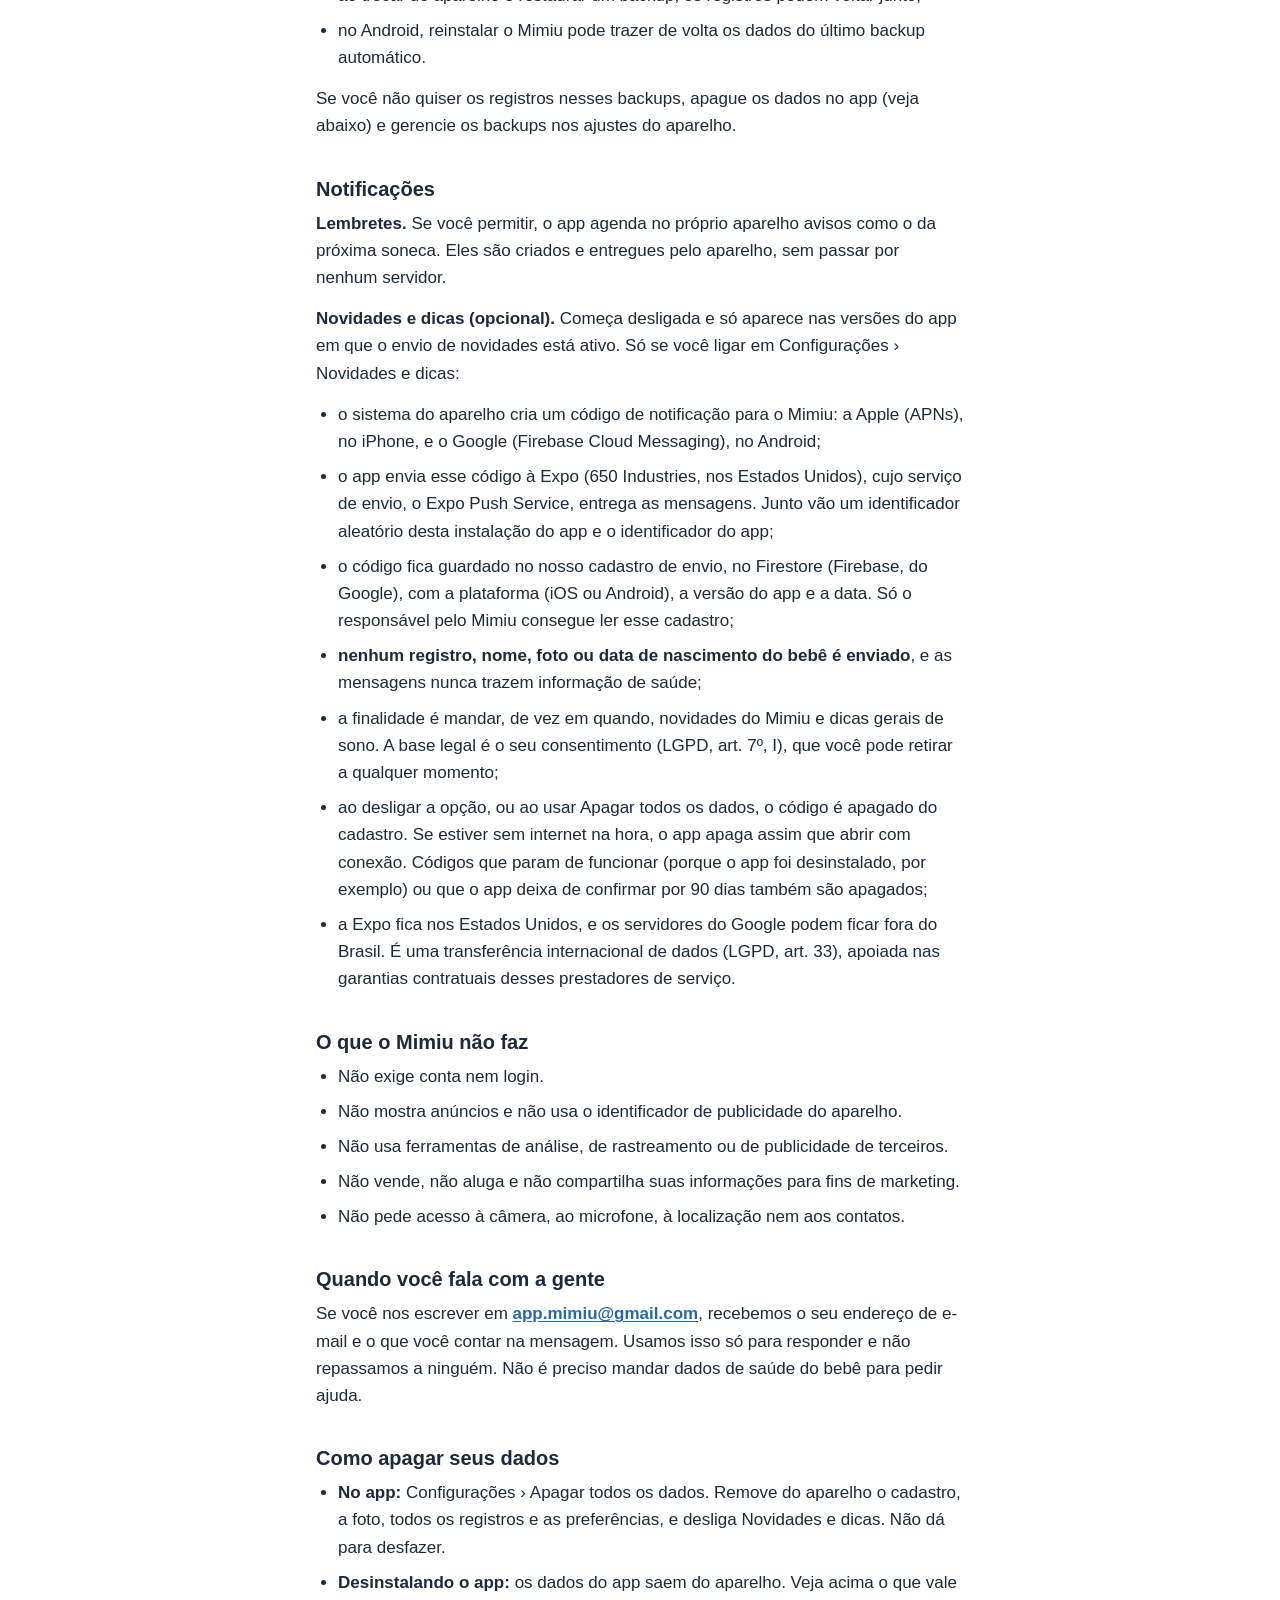
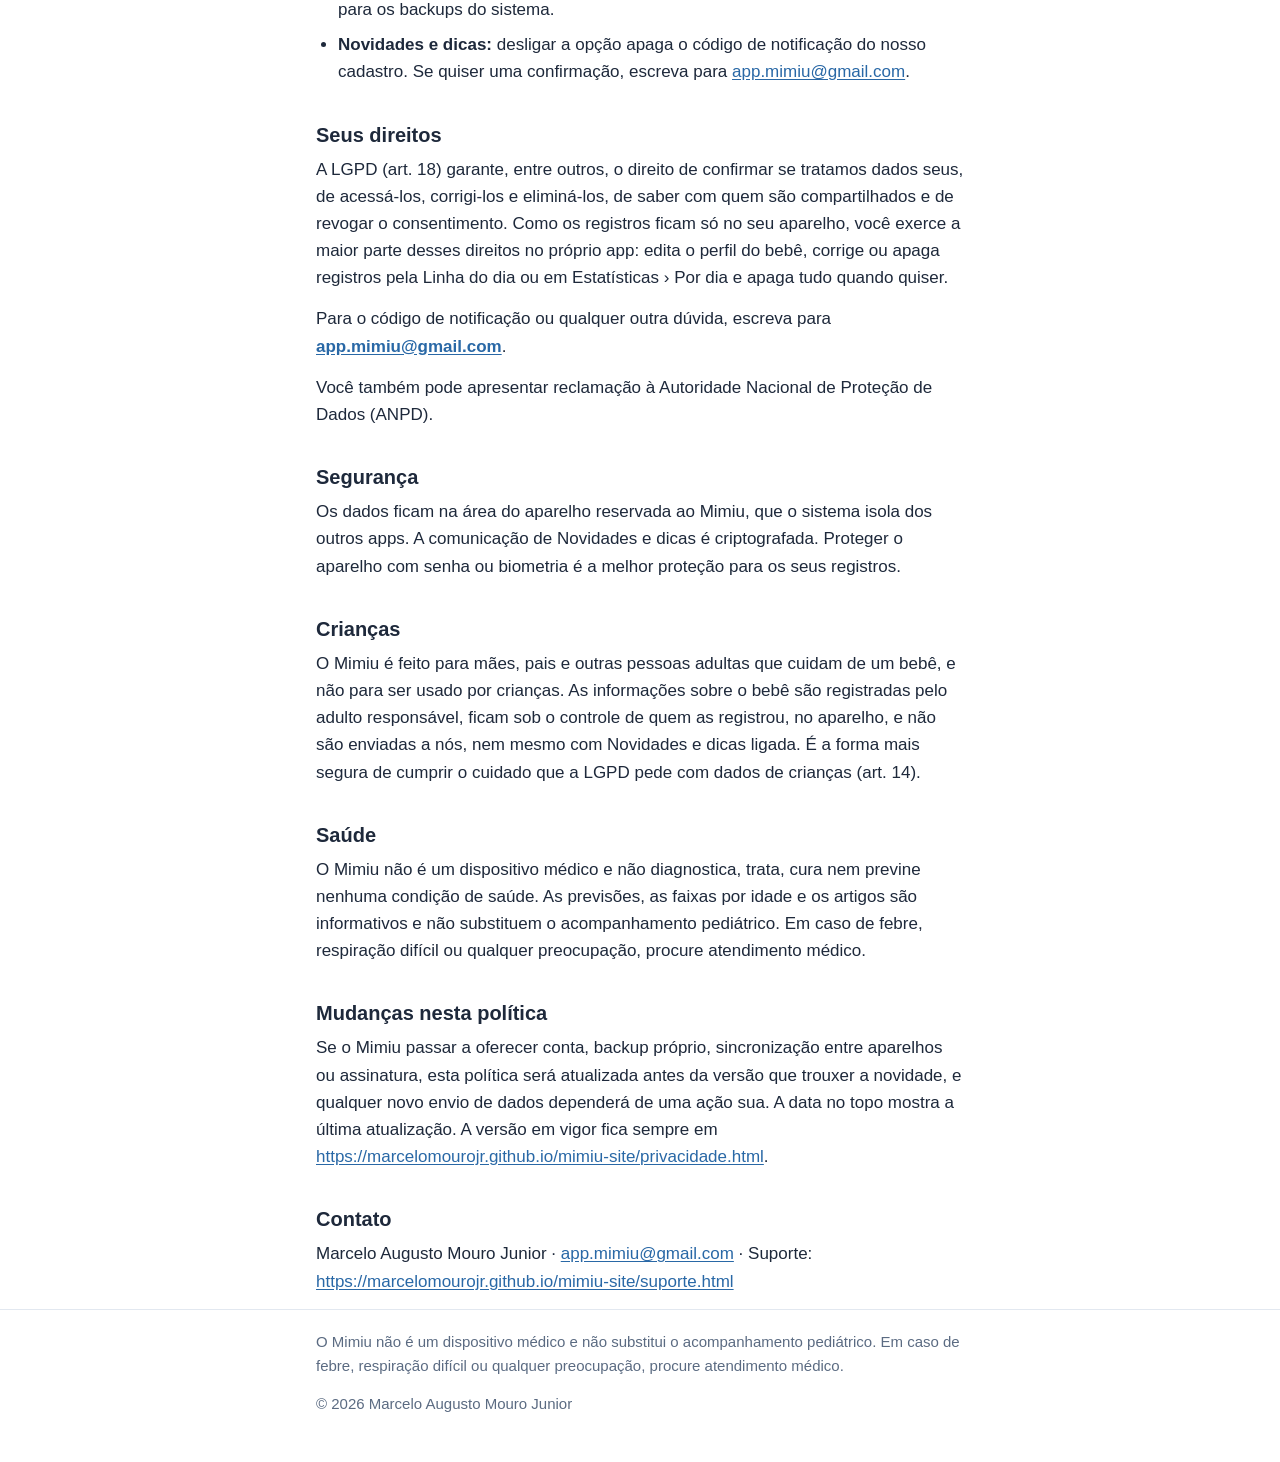
==== commit 88a7df60: "Site do Mimiu: política e suporte" ====
--- a/privacidade.html
+++ b/privacidade.html
@@ -22,7 +22,7 @@
   </header>
   <main class="wrap">
 <h1>Política de privacidade do Mimiu</h1>
-<p class="muted">Última atualização: 2 de outubro de 2026.</p>
+<p class="muted">Última atualização: 3 de outubro de 2026.</p>
 <p>O Mimiu é um aplicativo para acompanhar o sono e a rotina de um bebê. Esta política explica, em linguagem direta, quais informações o app usa, onde elas ficam e que escolhas você tem. Ela segue a Lei Geral de Proteção de Dados Pessoais (Lei nº 13.709/2018, a LGPD) e vale para o Mimiu no iPhone e no Android.</p>
 <h2>Em resumo</h2>
 <ul>
@@ -37,7 +37,7 @@
 <h2>O que você registra, e fica no aparelho</h2>
 <ul>
   <li>Nome e data de nascimento do bebê e, se você quiser, uma foto.</li>
-  <li>Registros de sono, sonecas, despertares, mamadas (peito, mamadeira, ordenha e sólidos), fraldas, temperatura e medicamentos, com data e horário.</li>
+  <li>Registros de sono, sonecas, despertares, alimentação (peito, mamadeira, ordenha e sólidos), fraldas, temperatura e medicamentos, com data e horário.</li>
   <li>Preferências: tema, ajuste do tempo acordado e lembretes.</li>
 </ul>
 <p>Essas informações ficam num banco de dados dentro do app. Servem só para mostrar a rotina, calcular a previsão da próxima soneca e montar as estatísticas e os widgets.</p>
@@ -80,7 +80,7 @@
   <li><strong>Novidades e dicas:</strong> desligar a opção apaga o código de notificação do nosso cadastro. Se quiser uma confirmação, escreva para <a href="mailto:app.mimiu@gmail.com">app.mimiu@gmail.com</a>.</li>
 </ul>
 <h2>Seus direitos</h2>
-<p>A LGPD (art. 18) garante, entre outros, o direito de confirmar se tratamos dados seus, de acessá-los, corrigi-los e eliminá-los, de saber com quem são compartilhados e de revogar o consentimento. Como os registros ficam só no seu aparelho, você exerce a maior parte desses direitos no próprio app: edita o perfil do bebê, corrige ou apaga registros pela Linha do dia e apaga tudo quando quiser.</p>
+<p>A LGPD (art. 18) garante, entre outros, o direito de confirmar se tratamos dados seus, de acessá-los, corrigi-los e eliminá-los, de saber com quem são compartilhados e de revogar o consentimento. Como os registros ficam só no seu aparelho, você exerce a maior parte desses direitos no próprio app: edita o perfil do bebê, corrige ou apaga registros pela Linha do dia ou em Estatísticas › Por dia e apaga tudo quando quiser.</p>
 <p>Para o código de notificação ou qualquer outra dúvida, escreva para <strong><a href="mailto:app.mimiu@gmail.com">app.mimiu@gmail.com</a></strong>.</p>
 <p>Você também pode apresentar reclamação à Autoridade Nacional de Proteção de Dados (ANPD).</p>
 <h2>Segurança</h2>
